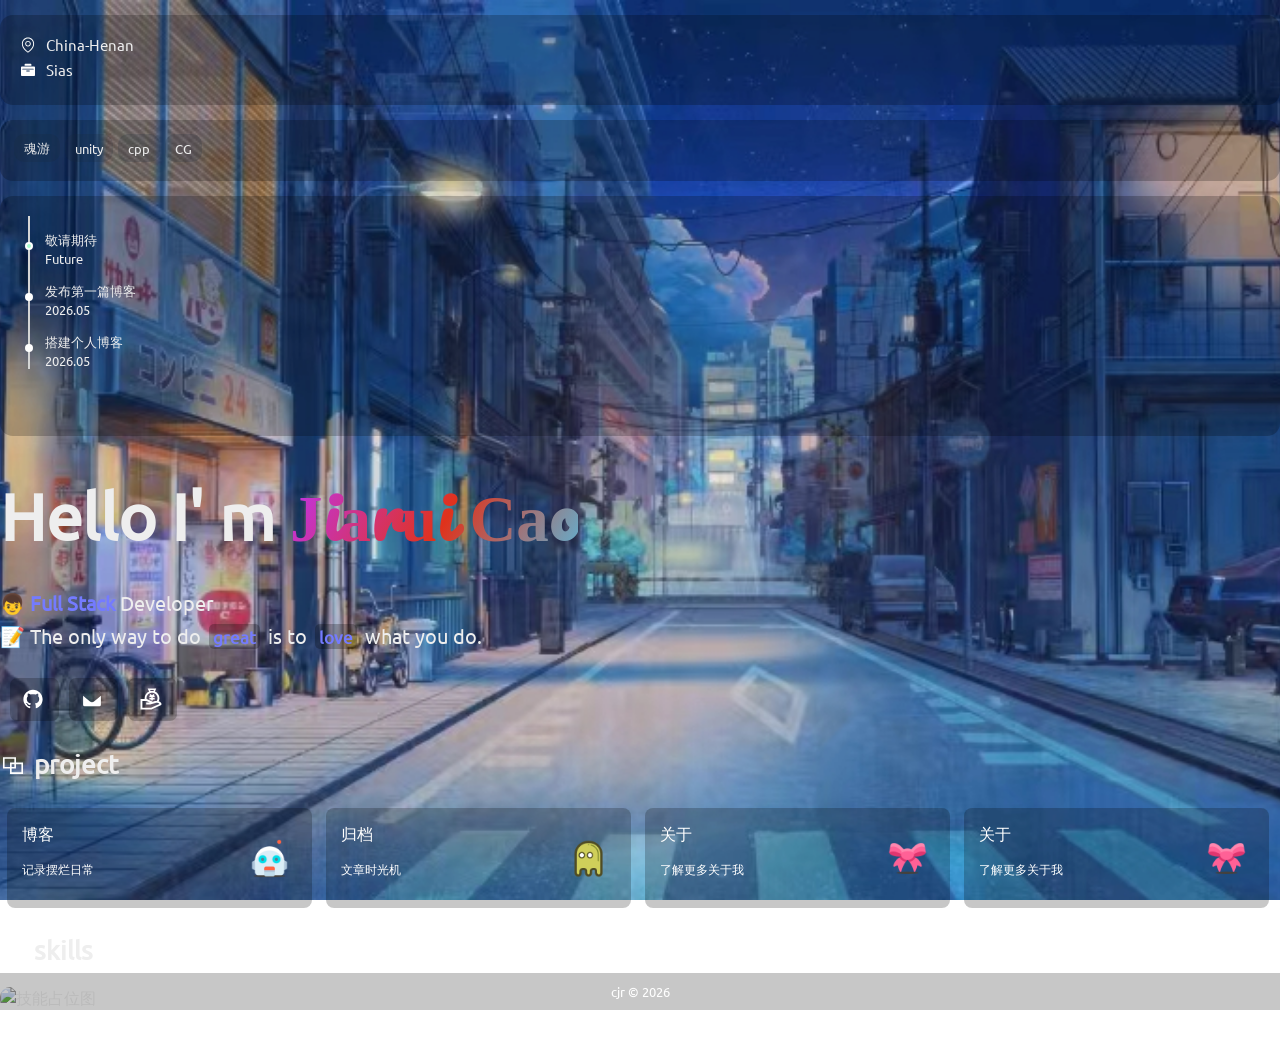
==== index.html @ 52e7bcf7 "Site updated: 2026-05-05 10:41:28" ====
<!DOCTYPE html>
<html class="cjr.net">

<head class="cjr.net">

	<meta charset="utf-8">
	<meta http-equiv="X-UA-Compatible" content="IE=edge">
	<title>
		cjr </title>
	<link rel="icon" href="data:image/svg+xml,<svg xmlns=%22http://www.w3.org/2000/svg%22 viewBox=%220 0 100 100%22><text y=%22.9em%22 font-size=%2290%22>✨</text></svg>">
	<meta name="description" content=".....">
	<meta name="keywords" content="cjr,cjr,CJR,cjr主页,CJR引导页">
	<meta name="viewport" content="width=device-width, initial-scale=1.0, maximum-scale=1.0, user-scalable=no">
	<link rel="stylesheet" href="./static/css/style.css">
	<link rel="stylesheet" href="./static/css/root.css">

</head>

<body>
	<div id="cjr-loading">
		<div id="cjr-loading-center">
		</div>
	</div>
	<div class="cjr-filter"></div>

	<div class="cjr-main">
		<div class="cjr-left">
			<div class="left-div left-des">
				<div class="left-des-item"><svg t="1705773709627" class="icon" viewBox="0 0 1024 1024" version="1.1" xmlns="http://www.w3.org/2000/svg" p-id="1478"><path d="M512 249.976471c-99.388235 0-180.705882 81.317647-180.705882 180.705882s81.317647 180.705882 180.705882 180.705882 180.705882-81.317647 180.705882-180.705882-81.317647-180.705882-180.705882-180.705882z m0 301.17647c-66.258824 0-120.470588-54.211765-120.470588-120.470588s54.211765-120.470588 120.470588-120.470588 120.470588 54.211765 120.470588 120.470588-54.211765 120.470588-120.470588 120.470588z" p-id="1479"></path><path d="M512 39.152941c-216.847059 0-391.529412 174.682353-391.529412 391.529412 0 349.364706 391.529412 572.235294 391.529412 572.235294s391.529412-222.870588 391.529412-572.235294c0-216.847059-174.682353-391.529412-391.529412-391.529412z m0 891.482353C424.658824 873.411765 180.705882 686.682353 180.705882 430.682353c0-183.717647 147.576471-331.294118 331.294118-331.294118s331.294118 147.576471 331.294118 331.294118c0 256-243.952941 442.729412-331.294118 499.952941z" p-id="1480"></path></svg>China-Henan
				</div>
				<div class="left-des-item"><svg t="1705773906032" class="icon" viewBox="0 0 1024 1024" version="1.1" xmlns="http://www.w3.org/2000/svg" p-id="2474"><path d="M729.6 234.666667H294.4V157.866667a51.2 51.2 0 0 1 51.2-51.2h332.8a51.2 51.2 0 0 1 51.2 51.2v76.8z m179.2 51.2a51.2 51.2 0 0 1 51.2 51.2v512a51.2 51.2 0 0 1-51.2 51.2H115.2a51.2 51.2 0 0 1-51.2-51.2v-512a51.2 51.2 0 0 1 51.2-51.2h793.557333z m-768 172.032c0 16.384 13.312 29.696 29.696 29.696h683.008a29.696 29.696 0 1 0 0-59.392H170.410667a29.696 29.696 0 0 0-29.696 29.696z m252.416 118.784c0 16.384 13.312 29.696 29.696 29.696h178.176a29.696 29.696 0 1 0 0-59.392H422.912a29.738667 29.738667 0 0 0-29.696 29.696z" p-id="2475"></path></svg>Sias</div>
			</div>
			<div class="left-div left-tag">
				<div class="left-tag-item">魂游
				</div>
				<div class="left-tag-item">unity
				</div>
				<div class="left-tag-item">cpp
				</div>
				<div class="left-tag-item">CG
				</div>
			</div>
			<div class="left-div left-time">
				<ul id="line">
					<li>
						<div class="focus"></div>
						<div>敬请期待
						</div>
						<div>Future</div>
					</li>
					<li>
						<div class="focus"></div>
						<div>发布第一篇博客
						</div>
						<div>2026.05</div>
					</li>
					<li>
						<div class="focus"></div>
						<div>搭建个人博客</div>
						<div>2026.05</div>
					</li>
				</ul>
			</div>
		</div>
		<div class="cjr-right">
			<header>
				<div class="welcome">
					Hello I' m <span class="gradientText">
					  Jiarui Cao </span>
				</div>
				<div class="description">👦 <span class="purpleText">Full Stack</span> Developer
				</div>
				<div class="description">📝 The only way to do <span class="purpleText textBackground">great</span> is
					to <span class="purpleText textBackground">love</span> what you do. </div>

				<div class="iconContainer">
					<a class="iconItem" onclick="" href="https://github.com/cjrcjrljy">
						<svg t="1704870335945" class="icon" viewBox="0 0 1024 1024" version="1.1" xmlns="http://www.w3.org/2000/svg" p-id="2487">
                            <path d="M511.6 76.3C264.3 76.2 64 276.4 64 523.5 64 718.9 189.3 885 363.8 946c23.5 5.9 19.9-10.8 19.9-22.2v-77.5c-135.7 15.9-141.2-73.9-150.3-88.9C215 726 171.5 718 184.5 703c30.9-15.9 62.4 4 98.9 57.9 26.4 39.1 77.9 32.5 104 26 5.7-23.5 17.9-44.5 34.7-60.8-140.6-25.2-199.2-111-199.2-213 0-49.5 16.3-95 48.3-131.7-20.4-60.5 1.9-112.3 4.9-120 58.1-5.2 118.5 41.6 123.2 45.3 33-8.9 70.7-13.6 112.9-13.6 42.4 0 80.2 4.9 113.5 13.9 11.3-8.6 67.3-48.8 121.3-43.9 2.9 7.7 24.7 58.3 5.5 118 32.4 36.8 48.9 82.7 48.9 132.3 0 102.2-59 188.1-200 212.9 23.5 23.2 38.1 55.4 38.1 91v112.5c0.8 9 0 17.9 15 17.9 177.1-59.7 304.6-227 304.6-424.1 0-247.2-200.4-447.3-447.5-447.3z"  p-id="2488"></path>
                        </svg>
						<div class="iconTip">Github</div>
					</a><a class="iconItem" onclick="" href="mailto:23281002@bjtu.edu.cn">
						<svg t="1704870588438" class="icon" viewBox="0 0 1024 1024" version="1.1" xmlns="http://www.w3.org/2000/svg" p-id="3174" >
                            <path d="M926.47619 355.644952V780.190476a73.142857 73.142857 0 0 1-73.142857 73.142857H170.666667a73.142857 73.142857 0 0 1-73.142857-73.142857V355.644952l304.103619 257.828572a170.666667 170.666667 0 0 0 220.745142 0L926.47619 355.644952zM853.333333 170.666667a74.044952 74.044952 0 0 1 26.087619 4.778666 72.704 72.704 0 0 1 30.622477 22.18666-seven">
                        </svg>
						<div class="iconTip">Mail</div>
					</a><a class="iconItem" onclick="pop('./static/img/wxzsm.jpg')" href="javascript:void(0)">
						<svg t="1705247464964" class="icon" viewBox="0 0 1024 1024" version="1.1" xmlns="http://www.w3.org/2000/svg" p-id="4987" >
                            <path d="M995.575172 725.451034c-12.358621-26.835862-38.488276-64.794483-92.689655-94.27862-62.146207-33.721379-136.297931-40.96-208.860689-20.303448l-99.928276 28.424827-279.304828-126.057931H22.775172v489.401379h509.704828l432.375172-195.266207c15.006897-6.708966 26.835862-19.42069 32.662069-34.957241 5.649655-15.36 4.943448-31.955862-1.942069-46.962759z m-482.162758 188.910345H111.051034V601.688276h184.673104l166.664828 75.387586-3.354483 0.882759h-170.372414v88.275862H471.393103l246.819311-70.267586c49.434483-14.124138 101.517241-9.357241 142.653793 12.888275 18.184828 9.886897 30.72 20.833103 39.371034 30.896552l-386.824827 174.609655z"  p-id="4988"></path>
                            <path d="M695.437241 163.486897l58.615173-142.30069h-397.24138l66.736552 143.36c-121.82069 53.142069-207.095172 174.433103-207.095172 315.674483 0 28.601379 3.531034 57.202759 10.593103 84.744827l85.627586-21.715862c-5.12-20.48-7.768276-41.666207-7.768275-63.028965 0-141.241379 114.758621-256 256-256s256 114.758621 256 256c0 51.023448-14.830345 100.104828-43.078621 142.300689l73.268965 49.08138c37.958621-56.673103 58.085517-122.88 58.085518-191.382069-0.176552-141.947586-86.686897-264.121379-209.743449-316.733793zM467.508966 91.983448h180.965517l-21.009655 50.846897a348.16 348.16 0 0 0-66.913104-6.708966c-23.834483 0-46.962759 2.471724-69.384827 7.062069l-23.657931-51.2z"  p-id="4989"></path>
                            <path d="M683.431724 427.431724v-70.62069h-38.311724l30.190345-30.190344-49.964138-49.964138-62.49931 62.49931h-6.002759L494.344828 276.656552l-49.787587 49.964138 30.013793 30.190344h-38.311724v70.62069h88.275862v35.310345h-88.275862v70.62069h88.275862v52.965517h70.62069v-52.965517h88.275862v-70.62069h-88.275862v-35.310345z"  p-id="4990"></path>
                        </svg>
						<div class="iconTip">赞助</div>
					</a>  
				</div>

			</header>






			<content>
				<div class="title"><svg t="1705257422086" class="icon" viewBox="0 0 1024 1024" version="1.1" xmlns="http://www.w3.org/2000/svg" p-id="1891" >
                        <path d="M629.333333 202.666667v213.333333h277.333334v448h-512v-213.333333h-277.333334v-448h512z m213.333334 277.333333h-213.333334v170.666667h-170.666666v149.333333h384v-320z m-277.333334-213.333333h-384v320h213.333334v-170.666667h170.666666v-149.333333z m0 213.333333h-106.666666v106.666667h106.666666v-106.666667z"  p-id="1892"></path>
                    </svg>project </div>
				<div class="projectList"><a class="projectItem b" target="_blank" href="/blog/">
						<div class="projectItemLeft">
							<h1>博客</h1>
							<p>记录摆烂日常</p>
						</div>
						<div class="projectItemRight">
							<img src="./static/img/i1.png" alt="">
						</div>

					</a><a class="projectItem b" target="_blank" href="/archives/">
						<div class="projectItemLeft">
							<h1>归档</h1>
							<p>文章时光机</p>
						</div>
						<div class="projectItemRight">
							<img src="./static/img/i2.png" alt="">
						</div>

					</a>
					<a class="projectItem b" target="_blank" href="/">
						<div class="projectItemLeft">
							<h1>关于</h1>
							<p>了解更多关于我</p>
						</div>
						<div class="projectItemRight">
							<img src="./static/img/i4.png" alt="">
						</div>

					</a><a class="projectItem b" target="_blank" href="/">
						<div class="projectItemLeft">
							<h1>关于</h1>
							<p>了解更多关于我</p>
						</div>
						<div class="projectItemRight">
							<img src="./static/img/i4.png" alt="">
						</div>

					</a></div>
			
			
				<div class="title">
					<svg t="1705257823317" class="icon" viewBox="0 0 1024 1024" version="1.1" xmlns="http://www.w3.org/2000/svg" p-id="7833" >
                        <path d="M395.765333 586.570667h-171.733333c-22.421333 0-37.888-22.442667-29.909333-43.381334L364.768 95.274667A32 32 0 0 1 394.666667 74.666667h287.957333c22.72 0 38.208 23.018667 29.632 44.064l-99.36 243.882666h187.050667c27.509333 0 42.186667 32.426667 24.042666 53.098667l-458.602666 522.56c-22.293333 25.408-63.626667 3.392-54.976-29.28l85.354666-322.421333zM416.714667 138.666667L270.453333 522.581333h166.869334a32 32 0 0 1 30.933333 40.181334l-61.130667 230.954666 322.176-367.114666H565.312c-22.72 0-38.208-23.018667-29.632-44.064l99.36-243.882667H416.714667z"  p-id="7834"></path>
                    </svg>
					skills
				</div>
				<style>
					.custom-skills {
						margin-top: 15px;
						margin-bottom: 30px;
					}
				</style>
				<div class="custom-skills">
					<!-- 此处是用以占位的临时图片，后期找到你心仪的图片后，将下面的 src 替换成你的图片路径即可 -->
					<img src="https://via.placeholder.com/800x200/ffffff/9370db?text=Skills+Image+(Replace+me)" alt="技能占位图" style="width: 100%; border-radius: 10px; opacity: 0.9;">
				</div>
			</content>
		</div>
	</div>
	<footer>
		cjr © 2026
	</footer>
	<div class="tc">
		<div onclick="" class="tc-main">
			<img class="tc-img" src="" alt="" srcset="">
		</div>

	</div>
</body>
<script src="./static/js/script.js"> </script>




<script charset="UTF-8" id="LA_COLLECT" src="//sdk.51.la/js-sdk-pro.min.js"></script>
<script>LA.init({ id: "KFqltKSkJgQTGD9l", ck: "KFqltKSkJgQTGD9l" })</script>

</html>
---- static/css/style.css ----
@font-face {
    font-family: "a";
    /*中文字体*/
    src: url();
    font-display: swap;
}


@font-face {
    font-family: "b";

    src: url(../fonts/Ubuntu-Regular.ttf);
    font-display: swap;
}

@font-face {
    font-family: "title";
    /*英文字体*/
    src: url(../fonts/Pacifico-Regular.ttf);
    font-display: swap;
}

* {
    margin: 0;
    padding: 0;
    box-sizing: border-box;
    user-select: none;
    transition: background-color 0.2s ease;
}

a:hover,
a:link,
a:visited,
a:active,
a:focus {
    text-decoration: none;
    outline: none;
    border: none;
    color: inherit;
    -webkit-tap-highlight-color: rgba(0, 0, 0, 0);
}


/* 设置滚动条样式 */
::-webkit-scrollbar {
    width: 0px;
}

::-webkit-scrollbar-thumb {
    background-color: var(--main_text_color, #000000);
    border-radius: 8px;
    height: 20%;
}

::-webkit-scrollbar-track {
    background-color: var(--main_bg_color, linear-gradient(50deg, #a2d0ff, #ffffff));
}



html[data-theme="Dark"] {
    
    --main_text_color: #fff;
    --gradient:linear-gradient(120deg, rgb(133, 62, 255), #f76cc6 30%, rgb(255, 255, 255) 60%);
    --purple_text_color: #747bff;
    --text_bg_color: rgb(26, 4, 48);
    --item_bg_color: rgb(19, 20, 24);
    --item_hover_color: rgb(19, 23, 27);
    --item_left_title_color: rgb(255, 255, 255);
    --item_left_text_color: rgb(142, 142, 142);
    --footer_text_color: #646464;
    --left_tag_item: linear-gradient(50deg, #1f2327, #000000);
    --card_filter: 0px;
    --back_filter: 0px;
    --back_filter_color: #000000;
    --fill:#ffffff;
}






body {
    height: 100%;
    min-height: 100vh;
    width: 100%;
    position: relative;
    font-family: "b",  "a", sans-serif;
    background: var(--main_bg_color);
    background-repeat: no-repeat;
    background-size: cover;
    background-position: center;
    background-attachment: fixed;
    transition: color 0.1s ease;
    color: var(--main_text_color);

}

#zyyo-loading {
    background: radial-gradient(white, #d8eaff);
    background-size: 100%;
    background-position: center;

    height: 100%;
    width: 100%;
    position: fixed;
    z-index: 999999;
    margin-top: 0px;
    top: 0px;
    pointer-events: none;
    opacity: 1;
    display: flex;
    justify-content: center;
    align-items: center;
}



#zyyo-loading-center {
    height: 150px;
    width: 150px;
    position: relative;
    border-radius: 50%;
    background: #472eff;

    animation: zoom 1s linear infinite;
}

@keyframes zoom {
    0% {
        transform: scale(0);
        opacity: 1;
    }

    50% {
        opacity: 0.5;
    }

    100% {
        transform: scale(1);
        opacity: 0;
    }
}




.zyyo-filter {
    position: fixed;
    width: 100%;
    height: 100%;
    background: var(--back_filter_color);
    backdrop-filter:  blur(var(--back_filter));
    -webkit-backdrop-filter: blur(var(--back_filter));
    z-index: -99999999;
   
}

.zyyo-main {
    width: 100%;
    margin: 0 auto;
    transition: transform 0.5s ease;
    max-width: 1150px;
    position: relative;
    display: flex;
    flex-direction: row;
}


.zyyo-left {
    overflow-y: scroll;
    width: 230px;
    height: 100vh;
    display: flex;
    padding: 0 15px;
    position: sticky;
    top: 0;
    left: 0;
    align-items: center;
    flex-direction: column;
}


.zyyo-left::-webkit-scrollbar {
    display: none;
}


.logo {
    flex-shrink: 0;
    width: 90%;
    position: relative;
    aspect-ratio: 1/1;
    margin-top: 50px;
    background-size: cover;
    border-radius: 50%;
}



.left-div {
    flex-shrink: 0;
    width: 100%;
    border-radius: 13px;
    margin-top: 15px;
    padding: 20px;
    backdrop-filter: blur(var(--card_filter));
    -webkit-backdrop-filter: blur(var(--card_filter));
    background: var(--item_bg_color);
}

.left-des {
    display: flex;
    flex-direction: column;
    justify-content: center;
}

.left-des-item {
    display: flex;
    align-items: center;
    line-height: 20px;
    font-size: 15px;
    margin-bottom: 5px;
    overflow: hidden;
}

.left-des-item i,.left-des-item svg{
    width: 16px;
    height: 16px;
    fill:var(--fill);
   font-size: 18px;
    margin-right: 10px;
}
.left-tag {
    display: flex;
    flex-direction: row;
    flex-wrap: wrap;
    padding: 14px;
}

.left-tag-item {
    display: flex;
    justify-content: center;
    align-items: center;
    height: 28px;
    margin: 0px 5px 5px 0;
    padding: 10px;
    font-size: 13px;
    border-radius: 10px;
    background: var(--left_tag_item);
}

#line {
    width: 100%;
    height: 200px;
    font-size: 13px;
    padding-left: 8px;
    scroll-snap-type: y mandatory;
    overflow-y: scroll;
}

#line li {
    list-style: none;
    position: relative;
    padding: 15px 0px 0px 15px;
    border-left: 2px solid #d5d5d5;
    border-radius: 0;
    scroll-snap-align: end;
    color: var(--main_text_color);
}



.focus {
    width: 8px;
    height: 8px;
    border-radius: 22px;
    background-color: rgb(255 255 255);
    border: 2px solid #fff;
    position: absolute;
    left: -5px;
    top: 50%;
}

#line li:first-child .focus:first-child {
    background-color: #aaffcd;
    animation: focus 1.8s ease infinite;
}

#line::-webkit-scrollbar {
    display: none;
}



.zyyo-right {
    width: calc(100% - 230px);
    display: flex;
    padding: 20px;
  position: relative;
    padding-bottom: 50px;
    flex-direction: column;
}
.welcome {

    font-size: 65px;
    font-weight: 800;
    margin: 20px 0;
}

.index-logo {
    flex-shrink: 0;
    width: 40%;
    margin-top: 30px;
    position: relative;
    max-width: 200px;
    aspect-ratio: 1/1;
    background-size: cover;
    border-radius: 50%;
    border: 0.5px solid #ffffff;
}
.description {

    font-size: 20px;
    margin-top: 7px;
}



.gradientText {

    -webkit-background-clip: text;
    -webkit-text-fill-color: transparent;
    background-size: 200%;
    background-position: 0%;
    font-family: "title";
    animation: backgroundSizeAnimation 10s ease-in-out infinite;
      background-image:  var(--gradient);
}

@keyframes backgroundSizeAnimation {
    0% {
        background-position: 100%;
    }

    25% {
        background-position: 50%;
    }

    50% {
        background-position: 0%;
    }

    75% {
        background-position: 50%;
    }

    100% {
        background-position: 100%;
    }

}

.purpleText {
    color: var(--purple_text_color);
    font-weight: 800;
}

.textBackground {
    font-weight: 800;
    background: var(--text_bg_color);
    border-radius: 5px;
    font-size: 17px;
    margin: 0 3px;
    padding: 2px 4px;
}

.iconContainer {
    width: 100%;
    height: 60px;
    display: flex;
    align-items: center;
    overflow-x: scroll;
    margin-top: 20px;

}

.iconContainer::-webkit-scrollbar {
    display: none;
}



.iconItem {
    width: 49px;
    height: 43px;
    box-sizing: border-box;
    border-radius: 7px;
    display: flex;
    margin-left: 10px;

    backdrop-filter: blur(var(--card_filter));
    -webkit-backdrop-filter: blur(var(--card_filter));
    background: var(--item_bg_color);
    align-items: center;
    justify-content: center;
    transition: width 0.3s ease, opacity 0.3s ease, transform 0.3s ease;
    flex-shrink: 0;
}
.iconItem i,.iconItem svg{
    width: 22px;
    height: 22px;
    fill:var(--fill);
    font-size: 22px;
     margin-right: 3px;
}
.switch {
    width: 55px;
    height: 43px;
    box-sizing: border-box;
    border-radius: 7px;
    display: flex;
    margin-left: 10px;
    backdrop-filter: blur(var(--card_filter));-webkit-backdrop-filter: blur(var(--card_filter));
    background: var(--item_bg_color);

    align-items: center;
    justify-content: center;
    transition: width 1s ease, opacity 1s ease, transform 1s ease;
    flex-shrink: 0;
}

.iconTip {
    white-space: nowrap;
    display: none;
}





.iconItem:hover {
    width: 95px;
    transform: translateY(-2px);
    background: var(--item_hover_color);
}


.iconItem:hover .iconTip {
    display: block;
}

.switch:hover {
    width: 55px;
    /* transform: translateY(-2px); */
    background: var(--item_hover_color);
}

.tanChiShe {
    width: 85%;
}

.tanChiShe img {
    width: 100%;
    height: 100%;
    object-fit: cover;
}

.title {
    display: flex;
    align-items: center;
    font-size: 26px;
    font-weight: 800;
    margin: 20px 0;
    transition: transform 0.4s ease;
}
.title i ,.title svg{
    margin-right: 8px;
    height: 26px;
    width: 26px;
   fill:var(--fill);
}
.title:hover {
    transform: translateY(-5px);
}

.projectList {
    display: flex;
    flex-wrap: wrap;
}

.projectItem {
    margin: 7px;
    display: flex;
    background-color: var(--item_bg_color);
    border-radius: 8px;
    padding: 15px;
    height: 95px;
    width: calc(25% - 15px);
    backdrop-filter: blur(var(--card_filter));-webkit-backdrop-filter: blur(var(--card_filter));
    -webkit-backdrop-filter: blur(var(--card_filter));-webkit-backdrop-filter: blur(var(--card_filter));
    transition: opacity 0.3s ease, background-color 0.3s ease, border 0.3s ease, transform 0.2s ease;


}

.projectItem {
    display: flex;
    background-color: var(--item_bg_color);
    border-radius: 8px;
    padding: 15px;
    height: 100px;
    width: calc(25% - 15px);
    backdrop-filter: blur(var(--card_filter));-webkit-backdrop-filter: blur(var(--card_filter));
    transition: opacity 0.5s ease, background-color 0.2s ease, border 0.2s ease, transform 0.3s ease;

}


.projectItem:hover {
    box-shadow: 0 8px 16px -4px #2c2d300c;
    transform: translateY(-2px);

}

.projectItem.pressed {
    transform: scale(0.9);
    /* 缩小到原来的0.9倍 */
    background-color: var(--item_hover_color);
}

.projectItem:hover .projectItemLeft {
    width: 100%;
}

.projectItem:hover .projectItemRight {
    width: 0%;
}

.projectItem:hover .projectItemRight img {
    transform: rotate(40deg);
}

.projectItem:hover h1 {
    font-size: 18px;
}

.projectItemLeft p {
    font-size: 12px;
    margin-top: 15px;
    color: var(--item_left_text_color);
}


.projectItemLeft h1 {
    font-weight: normal;
    font-size: 16px;
    margin: 0px;

    transition: font-size 0.4s ease;
    color: var(--item_left_title_color);
}

.projectItemLeft {
    transition: width 0.4s ease;
    height: 100%;
    width: 80%;
}


.projectItemRight {
    overflow: hidden;
    transition: width 0.4s ease;
    display: flex;
    justify-content: center;
    align-items: center;
    width: 20%;
    height: 100%;
}

.projectItemRight img {

    height: 39px;
    width: 39px;

}

.skill {
    padding: 25px;
    width: 100%;
}

.skill img {
    width: 100%;
    height: 100%;
    object-fit: cover;
}

.skill #skillWap {
    display: none;
}

footer {
    position: absolute;
    padding: 10px;
    text-align: center;
    width: 100%;
    backdrop-filter: blur(var(--card_filter));
    -webkit-backdrop-filter: blur(var(--card_filter));
    background: var(--item_bg_color);
    color: var(--footer_text_color);
    font-size: 13px;
    bottom: 0;
}

@media (min-width: 800px) {

    .index-logo {
        display: none;
    }
}

@media (max-width: 1150px) {
    .a {
        width: calc(50% - 20px);
    }
.projectItem{
    margin: 10px;
}
    .b {

        width: calc(50% - 20px);


    }
}

@media (max-width: 800px) {
    .zyyo-left {
        display: none;
    }

    .a .projectItemRight {
        display: none;

    }

    .a .projectItemRight img {
        display: none;

    }

    .a .projectItemLeft {
        width: 100%;
    }

    .a {

        width: calc(50% - 18px);
  margin: 9px;

    }

    .b {
        height: 110px;
        margin: 8px 15px;
        width: calc(100% - 30px);
    }



    .zyyo-right {
        width: 100%;
    }

    .tanChiShe {
        width: 100%;
    }

    .description {
        font-size: 4vw;
    }

    .welcome {
        font-size: 10vw;
        margin: 2vw 0;

    }
    .iconContainer {
  
     margin-top: 4vw;

}
.projectItem{
    padding: 10px;
}
    .projectItemLeft p {
        font-size: 13px;
    }

    .projectItemLeft h1 {

        font-size: 18px;
    }

    .projectItem:hover h1 {

        font-size: 20px;

    }

    .skill #skillWap {
        display: block;
    }

    .skill #skillPc {
        display: none;
    }













}





.tc {
    position: fixed;
   
    display: flex;
    visibility: hidden;
    width: 100vw;
    height: 100vh;
    backdrop-filter: blur(10px);
    -webkit-backdrop-filter: blur(10px);
    background: rgba(20, 20, 20, 0.5);
    z-index: 99999;
    align-items: center;
    top: 0;
    justify-content: center;
    flex-direction: column;
}

.tc-main {
    z-index: 100000;
    
    width: 80%;
    max-width: 300px;
    min-height: 200px;
    background-color: #ffffff;
    border-radius: 15px;

    display: flex;
    transition: transform 0.2s linear;
    align-items: center;
    justify-content: center;
    overflow: hidden;
    transform: translateY(30%) scale(0.5);

}

.tc-img {
    width: 100%;
    height: 100%;
}

.tc.active {
    visibility: visible;
}

.tc-main.active {

    transform: translateY(0) scale(1);

}









.onoffswitch {
    position: relative;
    width: 38px;
    height: 20px;
    -webkit-user-select: none;
    -moz-user-select: none;
    -ms-user-select: none;
}

.onoffswitch-checkbox {
    display: none;
}

.onoffswitch-label {
    display: block;
    overflow: hidden;
    cursor: pointer;
    height: 100%;
    border-radius: 50px;
}

.onoffswitch-inner {
    display: flex;
    justify-content: center;
    align-items: center;
    width: 200%;
    height: 100%;
    margin-left: -100%;
    transition: margin 0.2s ease-in 0s;
}

.onoffswitch-inner:before,
.onoffswitch-inner:after {
    display: flex;
    justify-content: center;
    align-items: center;
    float: left;
    width: 50%;
    height: 100%;
    padding: 0;
    font-size: 12px;
    color: white;
    font-family: Trebuchet, Arial, sans-serif;
    font-weight: bold;
    box-sizing: border-box;
}

.onoffswitch-inner:before {
    content: "";
    background-color: rgb(110 110 110 / 50%);
    color: #FFFFFF;
    text-align: left;
}

.onoffswitch-inner:after {
    content: "";
    background-color: #272727;
    color: #FAFAFA;
    text-align: right;
}

.onoffswitch-switch {
    display: block;
    height: 70%;
    aspect-ratio: 1/1;
    background: #FFFFFF;
    position: absolute;
    top: 12.5%;
    bottom: 12.5%;
    right: 5px;

    border-radius: 20px;
    transition: right 0.2s ease-in 0s;
}

.onoffswitch-checkbox:checked+.onoffswitch-label .onoffswitch-inner {
    margin-left: 0;
}

.onoffswitch-checkbox:checked+.onoffswitch-label .onoffswitch-switch {
    right: 50%;
}
---- static/css/root.css ----
/*
--svgcolor svg图标的颜色
--main-bg-color主页背景
--main-text-color文本颜色
--gradient标题渐变颜色

--purple-text-color描述紫色文本颜色
--text-bg-color描述紫色文本背景颜色
--item-bg-color项目背景颜色
--item-hover-color项目鼠标移入颜色
--item-left-title-color项目标题颜色
--item-left-text-color项目描述颜色
--footer-text-color底部文本颜色
--left-tag-item左侧标签颜色
--card-filter卡片模糊的数值
--back-filter背景模糊的数值
--back-filter-color全局阴影遮罩

*/
/*卡片模糊的数值非常吃性能,背景模糊的数值可以模糊也可以不模糊

0为不模糊,数值越大模糊程度越高

这两个任选其一进行模糊

一个有数字另一个建议为0


内置4套白天主题修改办法



每套主题的结构都为html{
    
}

只有最下面的会生效,也就是将你要设置的主题剪切到最下面
*/








/*非常吃性能,低配手机会卡顿*/
/*卡片模糊背景＋黑色透明卡片+白色svg**/
html {
    --name: 主题1;
    --main_bg_color: url(../img/background.jpg);
    --main_text_color: #eeeeee;
    --gradient: linear-gradient(120deg, #bd34fe, #e0321b 30%, #41d1ff 60%);
    --purple_text_color: #747bff;
    --text_bg_color: #00000040;
    --item_bg_color: #00000038;
    --item_hover_color: #33333338;
    --item_left_title_color: #ffffff;
    --item_left_text_color: #ffffff;
    --footer_text_color: #ffffff;
    --left_tag_item: rgb(27 42 57 / 20%);
    --card_filter: 15px;
    --back_filter: 0px;
    --back_filter_color: #00000030;
     --fill:#ffffff;
}

html {

    /*图片模糊背景＋白色透明卡片+黑色svg*/
    --name: 主题2;
    --main_bg_color: url(../img/background.jpg);
    --main_text_color: #000000;
    --gradient: linear-gradient(120deg, #bd34fe, #e0321b 30%, #41d1ff 60%);
    --purple_text_color: #747bff;
    --text_bg_color: rgb(121 163 231);
    --item_bg_color: rgba(249, 250, 251, 0.42);
    --item_hover_color: rgba(244, 245, 246, 0.8);
    --item_left_title_color: #000000;
    --item_left_text_color: #494949;
    --footer_text_color: #ffffff;
    --left_tag_item: #c7e1fa;
    --card_filter: 0px;
    --back_filter: 20px;
    --back_filter_color: #00000030;
     --fill:#000000;
}

html {
    /*蓝色渐变+黑色svg**/

    --name: 主题3;
    --main_bg_color: linear-gradient(50deg, #a2d1ff, #ffffff);
    --main_text_color: #000000;
    --gradient: linear-gradient(120deg, #bd34fe, #e0321b 30%, #41d1ff 60%);
    --purple_text_color: #747bff;
    --text_bg_color: rgb(196 217 251);
    --item_bg_color: rgba(249, 250, 251, 0.5);
    --item_hover_color: rgba(244, 245, 246, 0.8);
    --item_left_title_color: #000000;
    --item_left_text_color: #494949;
    --footer_text_color: #222222;
    --left_tag_item: linear-gradient(50deg, #a2d1ff, #ffffff);
    --card_filter: 0px;
    --back_filter: 0px;
    --back_filter_color: #00000000;
     --fill:#000000;
}



html {
    /*白色简约+黑色svg**/
    --name: 主题4;
    --main_bg_color: #ffffff;
    --main_text_color: #000000;
    --gradient: linear-gradient(120deg, #bd34fe, #e0321b 30%, #41d1ff 60%);
    --purple_text_color: #747bff;
    --text_bg_color: rgb(240 243 247);
    --item_bg_color: rgb(247 247 247);
    --item_hover_color: rgba(244, 245, 246, 0.5);
    --item_left_title_color: #000000;
    --item_left_text_color: #494949;
    --footer_text_color: #222222;
    --left_tag_item: #ffffff;
    --card_filter: 0px;
    --back_filter: 0px;
    --back_filter_color: #00000000;
     --fill:#000000;
}

html {
    /*图片模糊背景＋黑色透明卡片+白色svg**/
    --name: 主题5;
    --main_bg_color: url(../img/background.jpg);
    --main_text_color: #eeeeee;
    --gradient: linear-gradient(120deg, #bd34fe, #e0321b 30%, #41d1ff 60%);
    --purple_text_color: #747bff;
    --text_bg_color: #00000040;
    --item_bg_color: #00000038;
    --item_hover_color: #33333338;
    --item_left_title_color: #ffffff;
    --item_left_text_color: #ffffff;
    --footer_text_color: #ffffff;
    --left_tag_item: rgb(27 42 57 / 20%);
    --card_filter: 0px;
    --back_filter: 19px;
    --back_filter_color: #00000030;
    --fill:#ffffff;
}
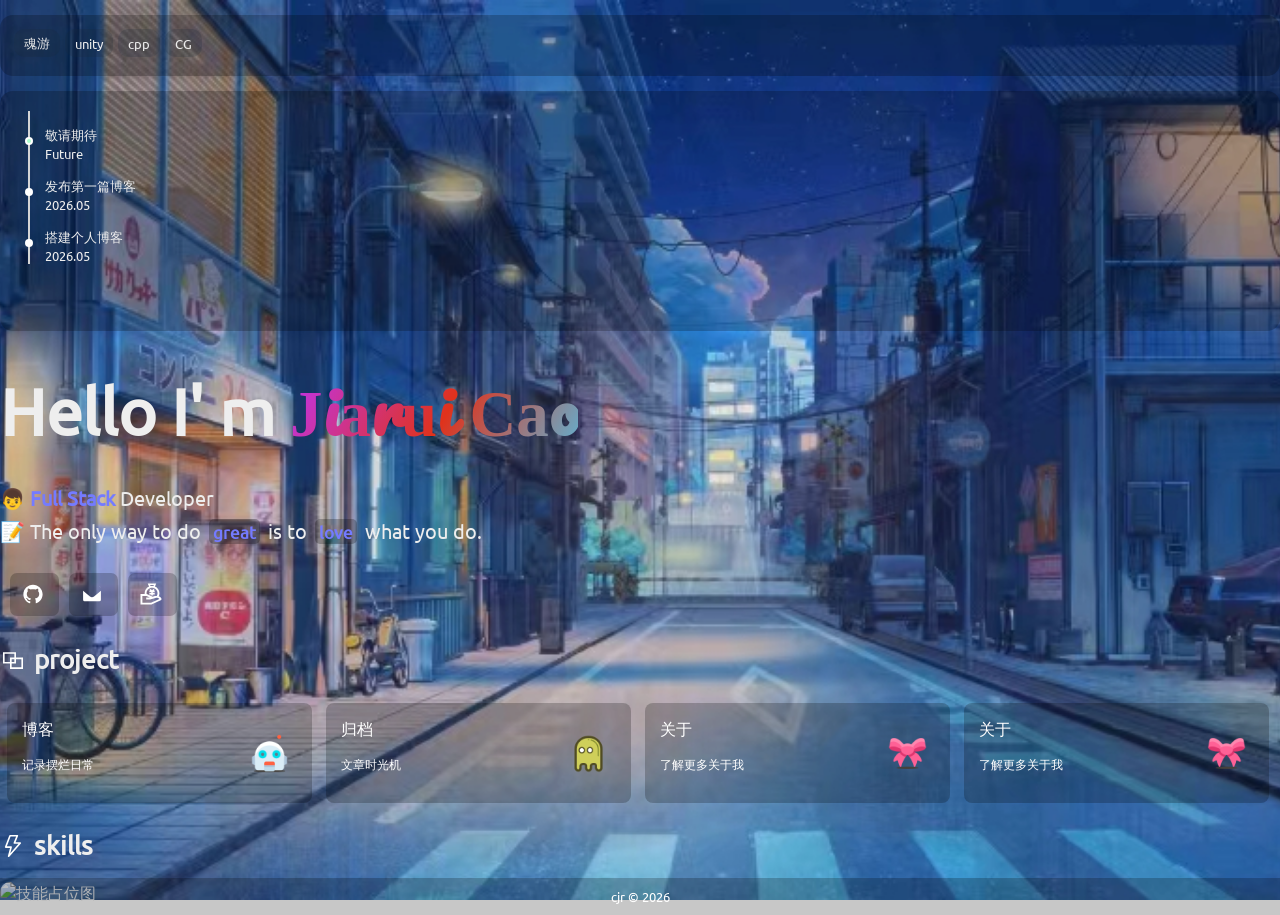
==== commit 75559de3: "Site updated: 2026-05-05 10:50:31" ====
--- a/index.html
+++ b/index.html
@@ -25,11 +25,6 @@
 
 	<div class="cjr-main">
 		<div class="cjr-left">
-			<div class="left-div left-des">
-				<div class="left-des-item"><svg t="1705773709627" class="icon" viewBox="0 0 1024 1024" version="1.1" xmlns="http://www.w3.org/2000/svg" p-id="1478"><path d="M512 249.976471c-99.388235 0-180.705882 81.317647-180.705882 180.705882s81.317647 180.705882 180.705882 180.705882 180.705882-81.317647 180.705882-180.705882-81.317647-180.705882-180.705882-180.705882z m0 301.17647c-66.258824 0-120.470588-54.211765-120.470588-120.470588s54.211765-120.470588 120.470588-120.470588 120.470588 54.211765 120.470588 120.470588-54.211765 120.470588-120.470588 120.470588z" p-id="1479"></path><path d="M512 39.152941c-216.847059 0-391.529412 174.682353-391.529412 391.529412 0 349.364706 391.529412 572.235294 391.529412 572.235294s391.529412-222.870588 391.529412-572.235294c0-216.847059-174.682353-391.529412-391.529412-391.529412z m0 891.482353C424.658824 873.411765 180.705882 686.682353 180.705882 430.682353c0-183.717647 147.576471-331.294118 331.294118-331.294118s331.294118 147.576471 331.294118 331.294118c0 256-243.952941 442.729412-331.294118 499.952941z" p-id="1480"></path></svg>China-Henan
-				</div>
-				<div class="left-des-item"><svg t="1705773906032" class="icon" viewBox="0 0 1024 1024" version="1.1" xmlns="http://www.w3.org/2000/svg" p-id="2474"><path d="M729.6 234.666667H294.4V157.866667a51.2 51.2 0 0 1 51.2-51.2h332.8a51.2 51.2 0 0 1 51.2 51.2v76.8z m179.2 51.2a51.2 51.2 0 0 1 51.2 51.2v512a51.2 51.2 0 0 1-51.2 51.2H115.2a51.2 51.2 0 0 1-51.2-51.2v-512a51.2 51.2 0 0 1 51.2-51.2h793.557333z m-768 172.032c0 16.384 13.312 29.696 29.696 29.696h683.008a29.696 29.696 0 1 0 0-59.392H170.410667a29.696 29.696 0 0 0-29.696 29.696z m252.416 118.784c0 16.384 13.312 29.696 29.696 29.696h178.176a29.696 29.696 0 1 0 0-59.392H422.912a29.738667 29.738667 0 0 0-29.696 29.696z" p-id="2475"></path></svg>Sias</div>
-			</div>
 			<div class="left-div left-tag">
 				<div class="left-tag-item">魂游
 				</div>
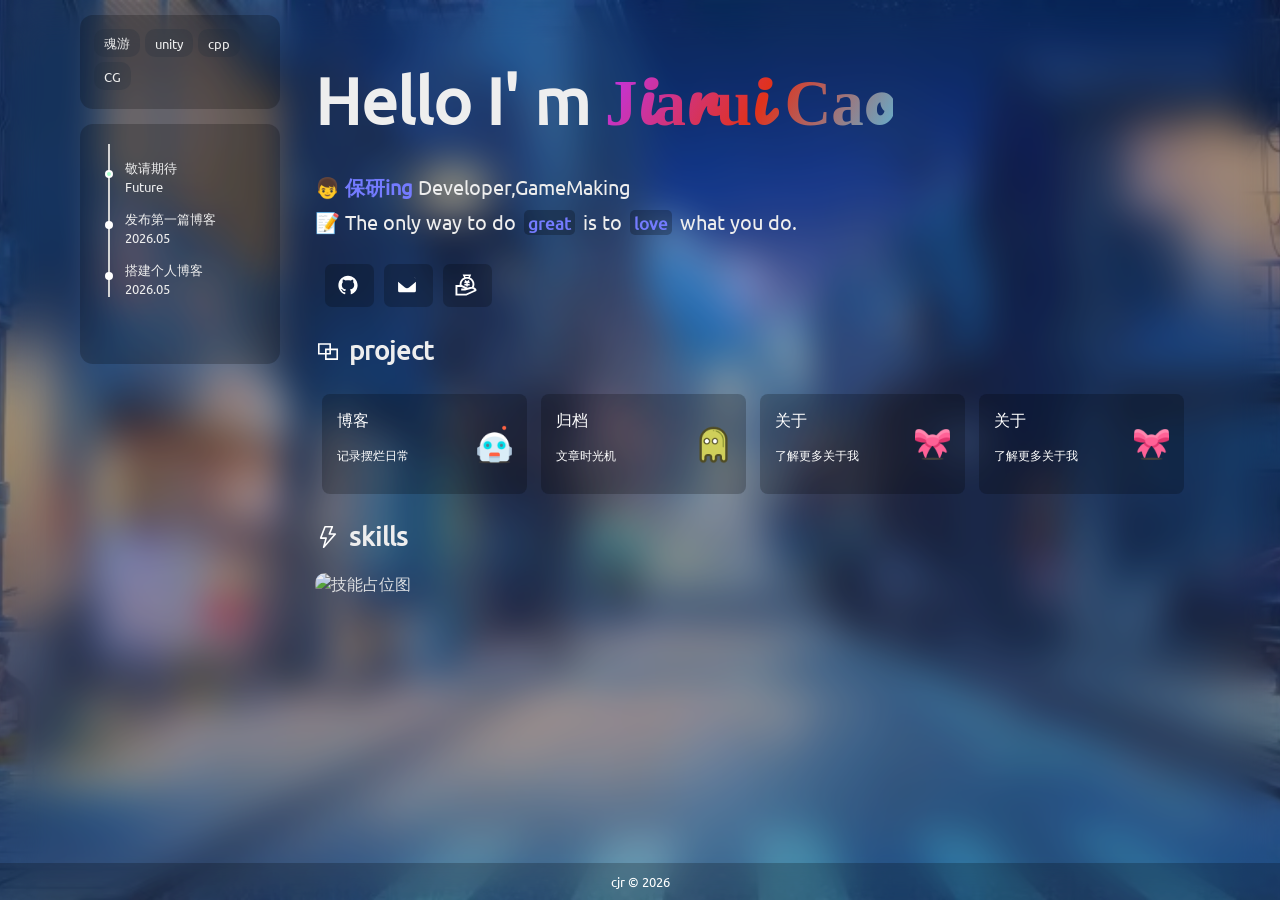
==== commit 9b3e672e: "Site updated: 2026-05-05 10:55:16" ====
--- a/index.html
+++ b/index.html
@@ -1,7 +1,7 @@
 <!DOCTYPE html>
-<html class="cjr.net">
+<html class="zyyo.net">
 
-<head class="cjr.net">
+<head class="zyyo.net">
 
 	<meta charset="utf-8">
 	<meta http-equiv="X-UA-Compatible" content="IE=edge">
@@ -17,14 +17,14 @@
 </head>
 
 <body>
-	<div id="cjr-loading">
-		<div id="cjr-loading-center">
+	<div id="zyyo-loading">
+		<div id="zyyo-loading-center">
 		</div>
 	</div>
-	<div class="cjr-filter"></div>
+	<div class="zyyo-filter"></div>
 
-	<div class="cjr-main">
-		<div class="cjr-left">
+	<div class="zyyo-main">
+		<div class="zyyo-left">
 			<div class="left-div left-tag">
 				<div class="left-tag-item">魂游
 				</div>
@@ -57,13 +57,13 @@
 				</ul>
 			</div>
 		</div>
-		<div class="cjr-right">
+		<div class="zyyo-right">
 			<header>
 				<div class="welcome">
 					Hello I' m <span class="gradientText">
 					  Jiarui Cao </span>
 				</div>
-				<div class="description">👦 <span class="purpleText">Full Stack</span> Developer
+				<div class="description">👦 <span class="purpleText">保研ing</span> Developer,GameMaking
 				</div>
 				<div class="description">📝 The only way to do <span class="purpleText textBackground">great</span> is
 					to <span class="purpleText textBackground">love</span> what you do. </div>
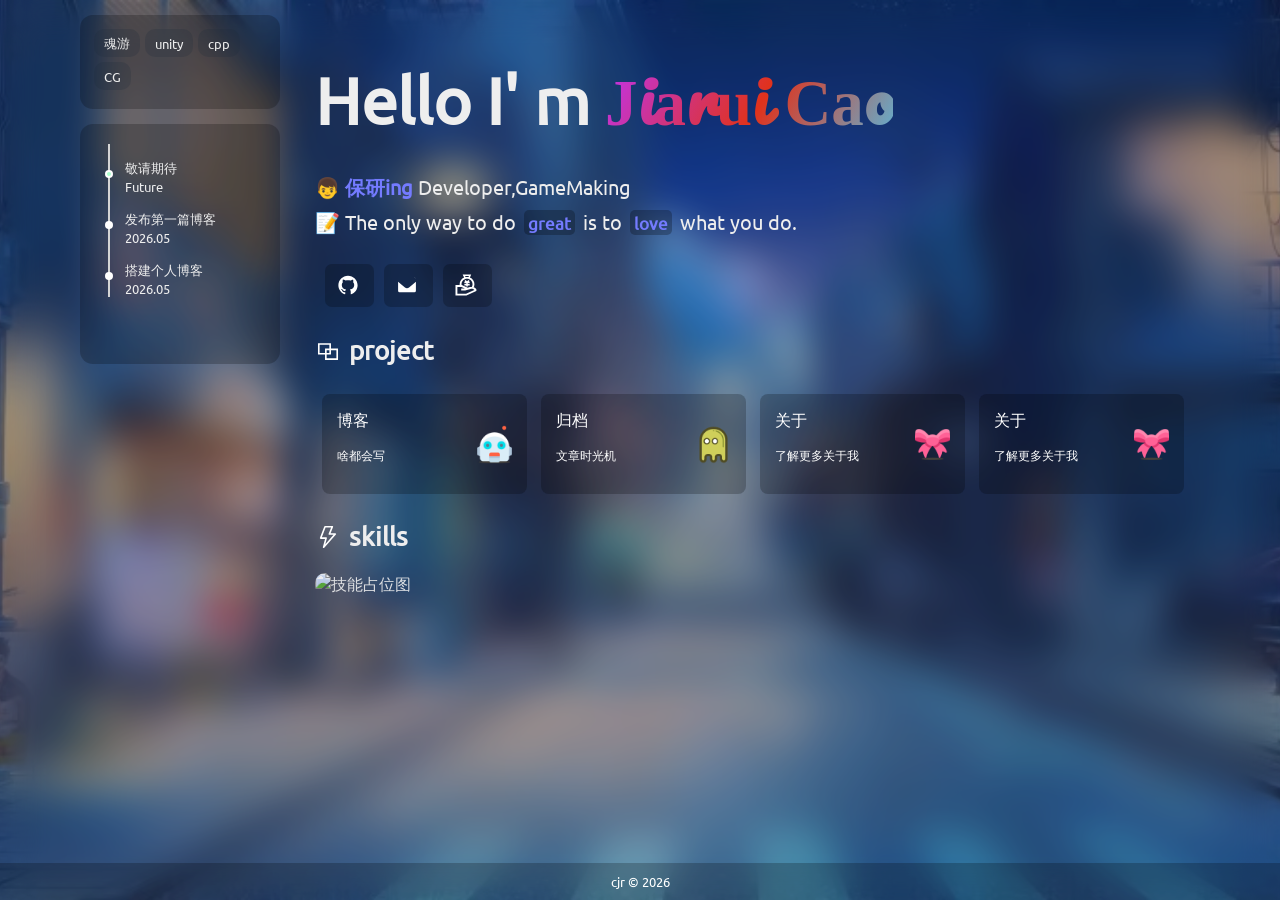
==== commit f32ab6a1: "Site updated: 2026-05-05 13:06:24" ====
--- a/index.html
+++ b/index.html
@@ -103,7 +103,7 @@
 				<div class="projectList"><a class="projectItem b" target="_blank" href="/blog/">
 						<div class="projectItemLeft">
 							<h1>博客</h1>
-							<p>记录摆烂日常</p>
+							<p>啥都会写</p>
 						</div>
 						<div class="projectItemRight">
 							<img src="./static/img/i1.png" alt="">
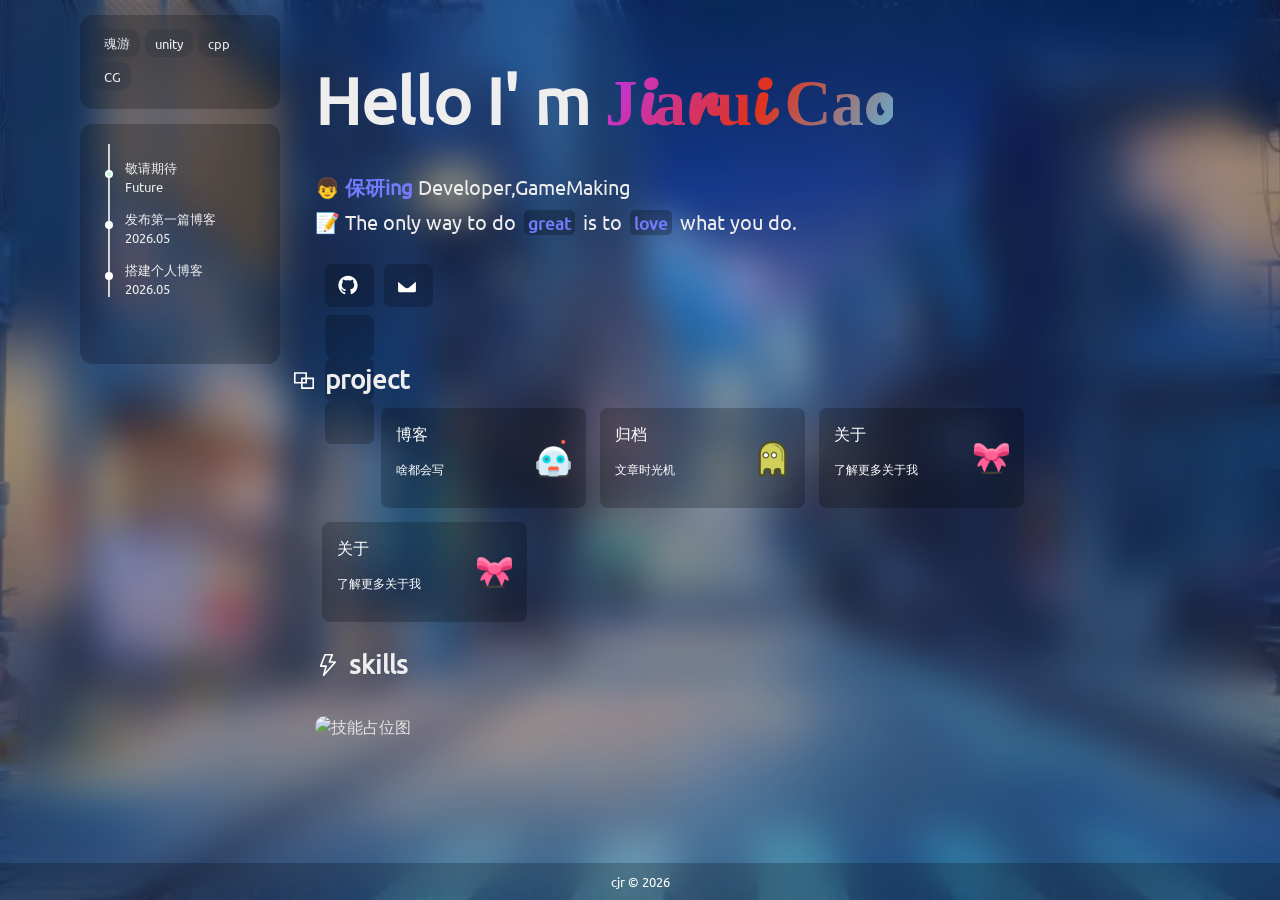
==== commit 22f6371a: "Site updated: 2026-05-05 13:55:20" ====
--- a/index.html
+++ b/index.html
@@ -79,14 +79,7 @@
                             <path d="M926.47619 355.644952V780.190476a73.142857 73.142857 0 0 1-73.142857 73.142857H170.666667a73.142857 73.142857 0 0 1-73.142857-73.142857V355.644952l304.103619 257.828572a170.666667 170.666667 0 0 0 220.745142 0L926.47619 355.644952zM853.333333 170.666667a74.044952 74.044952 0 0 1 26.087619 4.778666 72.704 72.704 0 0 1 30.622477 22.18666-seven">
                         </svg>
 						<div class="iconTip">Mail</div>
-					</a><a class="iconItem" onclick="pop('./static/img/wxzsm.jpg')" href="javascript:void(0)">
-						<svg t="1705247464964" class="icon" viewBox="0 0 1024 1024" version="1.1" xmlns="http://www.w3.org/2000/svg" p-id="4987" >
-                            <path d="M995.575172 725.451034c-12.358621-26.835862-38.488276-64.794483-92.689655-94.27862-62.146207-33.721379-136.297931-40.96-208.860689-20.303448l-99.928276 28.424827-279.304828-126.057931H22.775172v489.401379h509.704828l432.375172-195.266207c15.006897-6.708966 26.835862-19.42069 32.662069-34.957241 5.649655-15.36 4.943448-31.955862-1.942069-46.962759z m-482.162758 188.910345H111.051034V601.688276h184.673104l166.664828 75.387586-3.354483 0.882759h-170.372414v88.275862H471.393103l246.819311-70.267586c49.434483-14.124138 101.517241-9.357241 142.653793 12.888275 18.184828 9.886897 30.72 20.833103 39.371034 30.896552l-386.824827 174.609655z"  p-id="4988"></path>
-                            <path d="M695.437241 163.486897l58.615173-142.30069h-397.24138l66.736552 143.36c-121.82069 53.142069-207.095172 174.433103-207.095172 315.674483 0 28.601379 3.531034 57.202759 10.593103 84.744827l85.627586-21.715862c-5.12-20.48-7.768276-41.666207-7.768275-63.028965 0-141.241379 114.758621-256 256-256s256 114.758621 256 256c0 51.023448-14.830345 100.104828-43.078621 142.300689l73.268965 49.08138c37.958621-56.673103 58.085517-122.88 58.085518-191.382069-0.176552-141.947586-86.686897-264.121379-209.743449-316.733793zM467.508966 91.983448h180.965517l-21.009655 50.846897a348.16 348.16 0 0 0-66.913104-6.708966c-23.834483 0-46.962759 2.471724-69.384827 7.062069l-23.657931-51.2z"  p-id="4989"></path>
-                            <path d="M683.431724 427.431724v-70.62069h-38.311724l30.190345-30.190344-49.964138-49.964138-62.49931 62.49931h-6.002759L494.344828 276.656552l-49.787587 49.964138 30.013793 30.190344h-38.311724v70.62069h88.275862v35.310345h-88.275862v70.62069h88.275862v52.965517h70.62069v-52.965517h88.275862v-70.62069h-88.275862v-35.310345z"  p-id="4990"></path>
-                        </svg>
-						<div class="iconTip">赞助</div>
-					</a>  
+
 				</div>
 
 			</header>
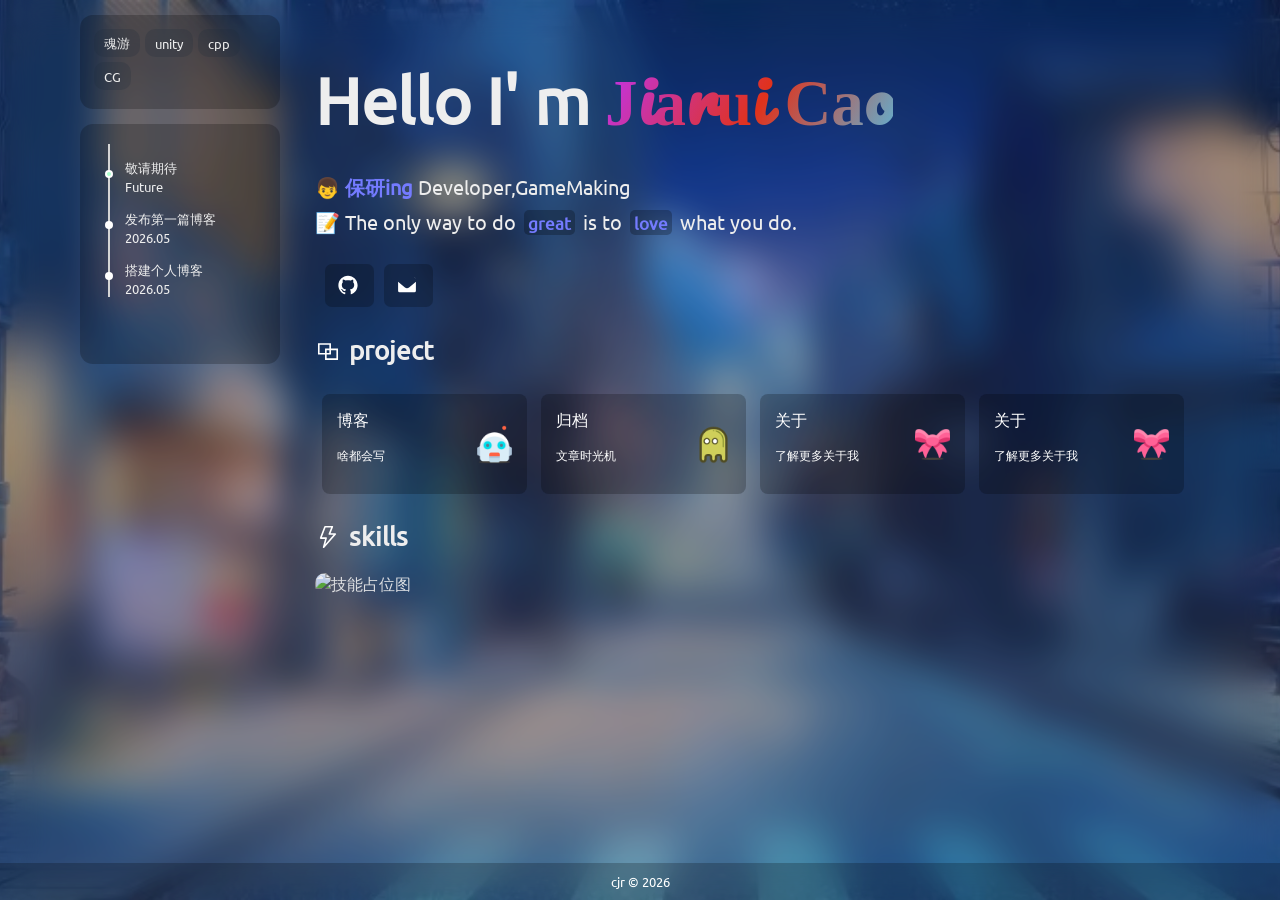
==== commit db61d890: "Site updated: 2026-05-05 14:00:33" ====
--- a/index.html
+++ b/index.html
@@ -79,7 +79,8 @@
                             <path d="M926.47619 355.644952V780.190476a73.142857 73.142857 0 0 1-73.142857 73.142857H170.666667a73.142857 73.142857 0 0 1-73.142857-73.142857V355.644952l304.103619 257.828572a170.666667 170.666667 0 0 0 220.745142 0L926.47619 355.644952zM853.333333 170.666667a74.044952 74.044952 0 0 1 26.087619 4.778666 72.704 72.704 0 0 1 30.622477 22.18666-seven">
                         </svg>
 						<div class="iconTip">Mail</div>
-
+				
+          </a>
 				</div>
 
 			</header>
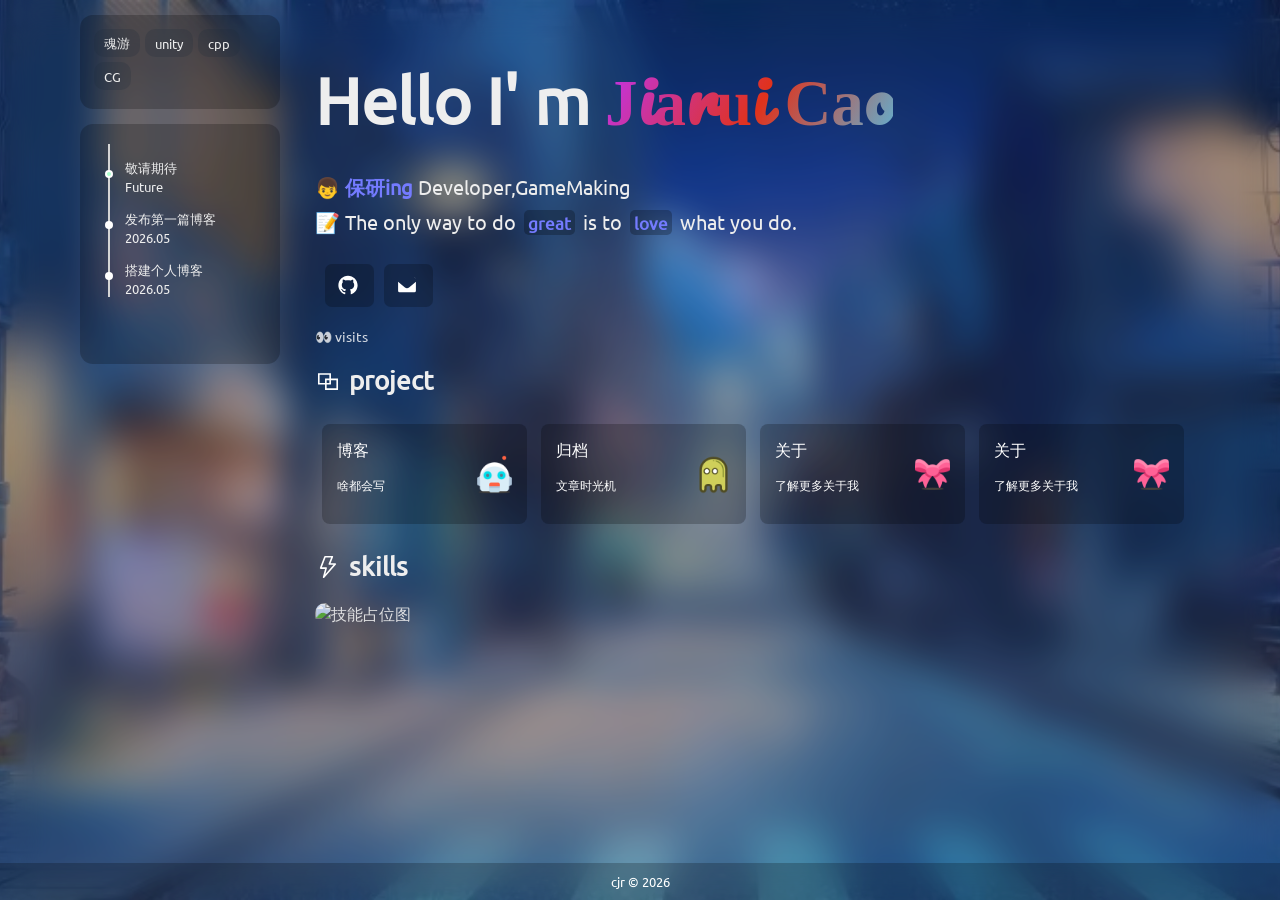
==== commit 45db6874: "Site updated: 2026-05-05 14:55:49" ====
--- a/index.html
+++ b/index.html
@@ -79,9 +79,15 @@
                             <path d="M926.47619 355.644952V780.190476a73.142857 73.142857 0 0 1-73.142857 73.142857H170.666667a73.142857 73.142857 0 0 1-73.142857-73.142857V355.644952l304.103619 257.828572a170.666667 170.666667 0 0 0 220.745142 0L926.47619 355.644952zM853.333333 170.666667a74.044952 74.044952 0 0 1 26.087619 4.778666 72.704 72.704 0 0 1 30.622477 22.18666-seven">
                         </svg>
 						<div class="iconTip">Mail</div>
-				
+
           </a>
 				</div>
+
+					<div class="visit-count">
+						<span id="busuanzi_container_site_pv">
+							👀 <span id="busuanzi_value_site_pv"></span> visits
+						</span>
+					</div>
 
 			</header>
 
@@ -164,6 +170,7 @@
 	</div>
 </body>
 <script src="./static/js/script.js"> </script>
+<script async src="//busuanzi.ibruce.info/busuanzi/2.3/busuanzi.pure.mini.js"></script>
 
 
 
--- a/static/css/style.css
+++ b/static/css/style.css
@@ -376,6 +376,13 @@
     padding: 2px 4px;
 }
 
+.visit-count {
+    margin-top: 12px;
+    font-size: 14px;
+    color: var(--item_left_text_color, #8e8e8e);
+    opacity: 0.8;
+}
+
 .iconContainer {
     width: 100%;
     height: 60px;
